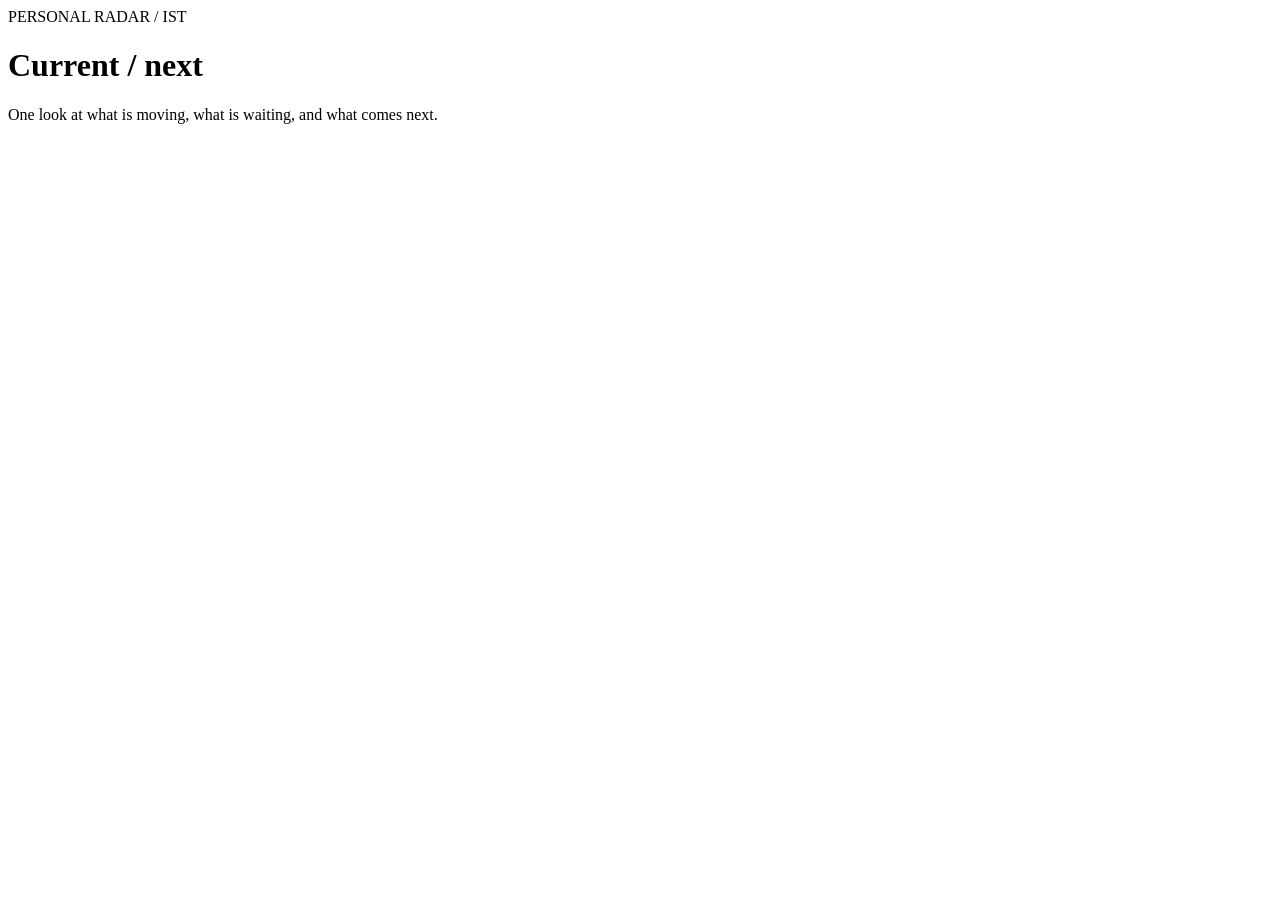
==== index.html @ 4cfdc519 "Add initial HTML structure for the project" ====
<!doctype html>
<html lang="en"><head><meta charset="utf-8"><meta name="viewport" content="width=device-width, initial-scale=1"><meta name="theme-color" content="#10151a"><meta name="description" content="A quick view of current work and next moves."><title>Current / next</title><link rel="stylesheet" href="styles.css"></head>
<body><div class="shell"><header><div class="eyebrow"><span class="signal"></span> PERSONAL RADAR <span class="slash">/</span> IST</div><h1 id="title">Current / next</h1><p class="sub">One look at what is moving, what is waiting, and what comes next.</p><p class="fresh" id="fresh"></p></header><main><section class="focus" id="focus" aria-label="Top priority"></section><div id="groups"></div></main><footer id="footer"></footer></div><script src="app.js" defer></script></body></html>
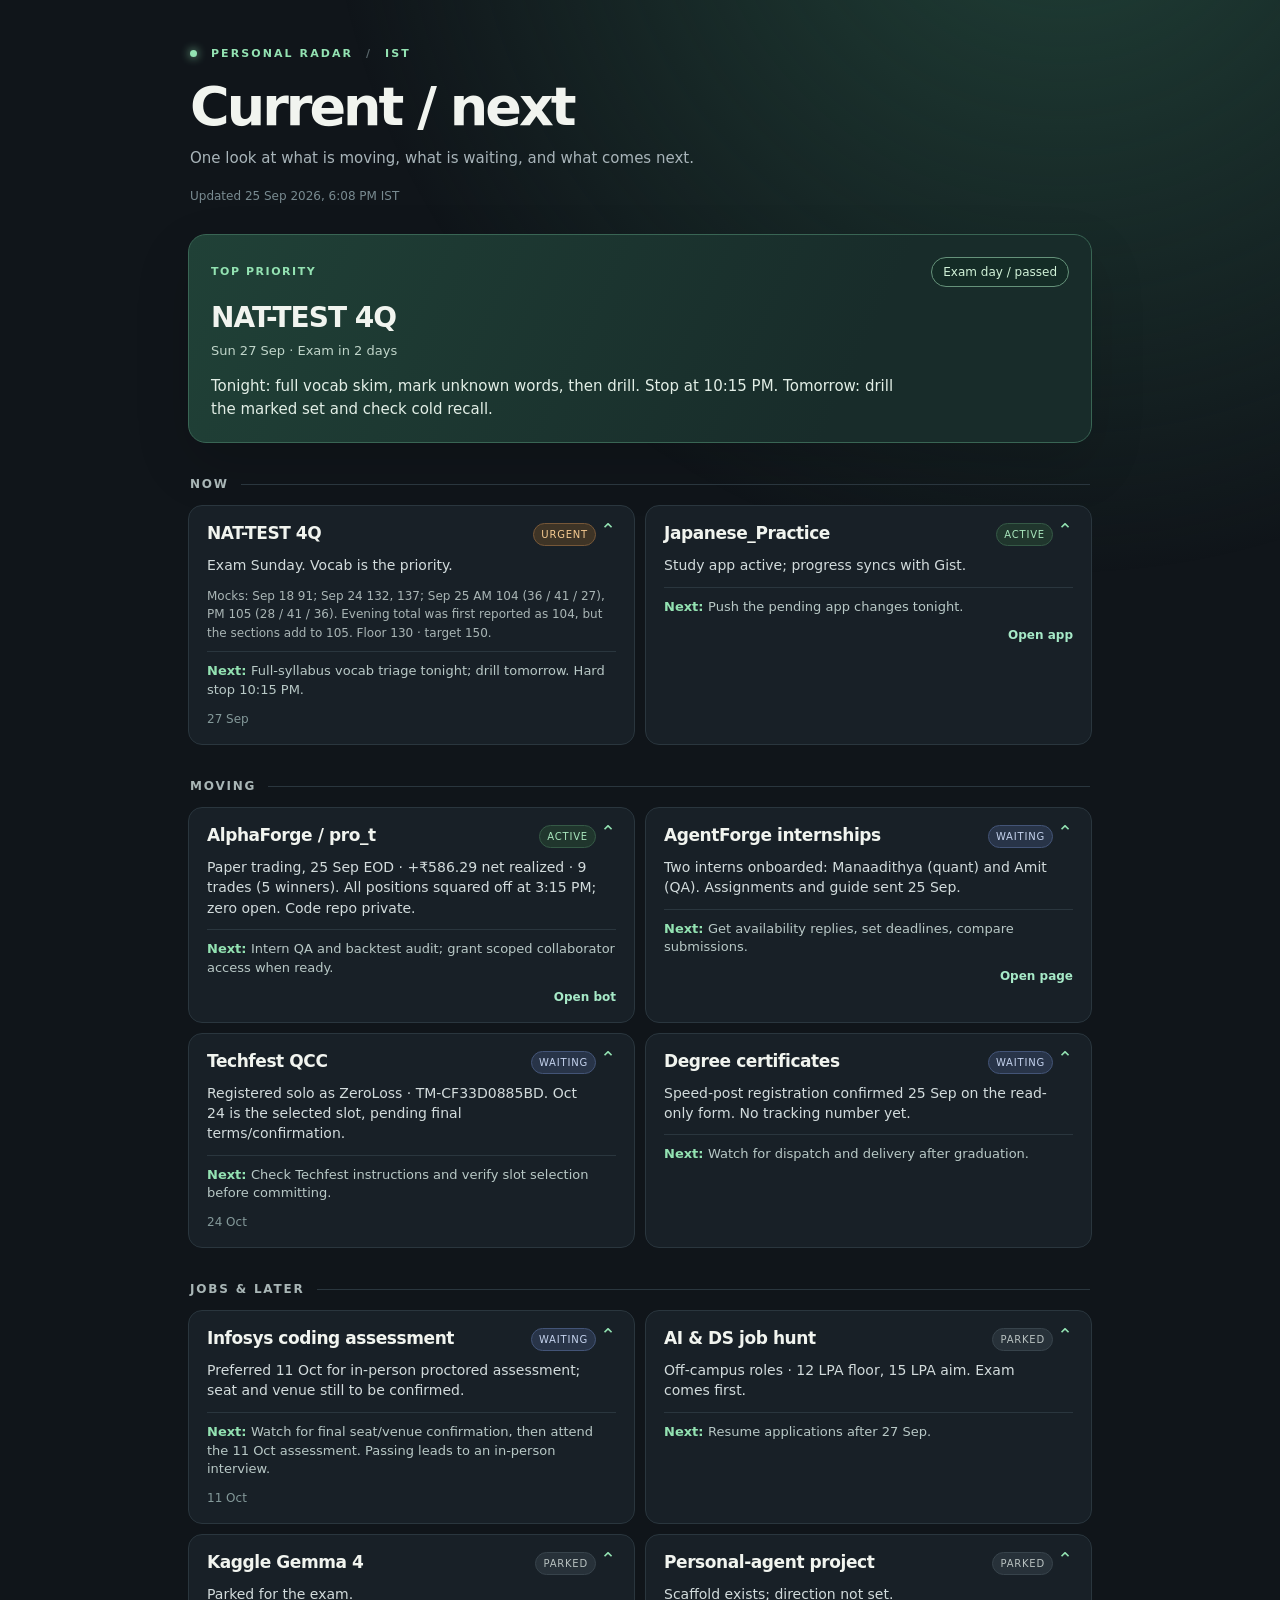
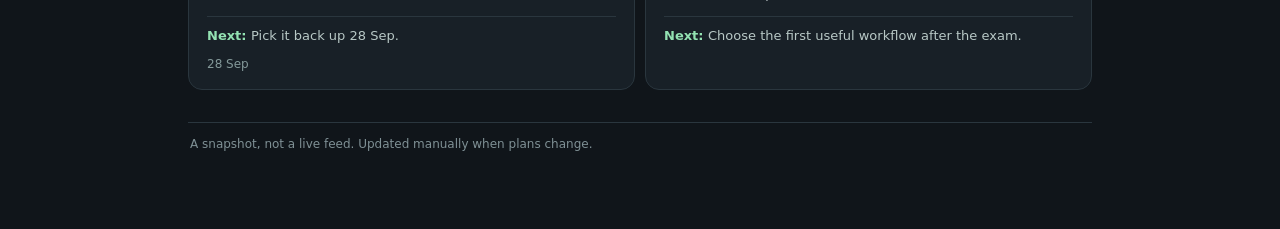
==== commit 34f470eb: "Update index.html" ====
--- a/index.html
+++ b/index.html
@@ -1,3 +1,3 @@
 <!doctype html>
 <html lang="en"><head><meta charset="utf-8"><meta name="viewport" content="width=device-width, initial-scale=1"><meta name="theme-color" content="#10151a"><meta name="description" content="A quick view of current work and next moves."><title>Current / next</title><link rel="stylesheet" href="styles.css"></head>
-<body><div class="shell"><header><div class="eyebrow"><span class="signal"></span> PERSONAL RADAR <span class="slash">/</span> IST</div><h1 id="title">Current / next</h1><p class="sub">One look at what is moving, what is waiting, and what comes next.</p><p class="fresh" id="fresh"></p></header><main><section class="focus" id="focus" aria-label="Top priority"></section><div id="groups"></div></main><footer id="footer"></footer></div><script src="app.js" defer></script></body></html>
+<body><div class="shell"><header><div class="eyebrow"><span class="signal"></span> PERSONAL RADAR <span class="slash">/</span> IST</div><h1 id="title">Current / next</h1><p class="sub">One look at what is moving, what is waiting, and what comes next.</p><p class="fresh" id="fresh"></p></header><main><section class="today" id="today" aria-label="My Day" hidden></section><section class="focus" id="focus" aria-label="Top priority"></section><div id="groups"></div></main><footer id="footer"></footer></div><script src="app.js" defer></script></body></html>
--- a/styles.css
+++ b/styles.css
@@ -0,0 +1,3 @@
+:root{color-scheme:dark;--bg:#10151a;--surface:#182027;--line:#2a363e;--ink:#f1f4ef;--muted:#a8b4b9;--accent:#93e2b2;--amber:#f8c981}*{box-sizing:border-box}html{scroll-behavior:smooth}body{margin:0;background:var(--bg);color:var(--ink);font:15px/1.5 system-ui,-apple-system,BlinkMacSystemFont,"Segoe UI",sans-serif}body:before{content:"";position:fixed;z-index:-1;inset:0;background:radial-gradient(ellipse at 83% -18%,#214238 0,transparent 49%)}.shell{max-width:940px;margin:0 auto;padding:32px 18px 64px}header{padding:14px 2px 25px}.eyebrow{font-size:11px;letter-spacing:.19em;color:var(--accent);font-weight:700}.signal{display:inline-block;width:7px;height:7px;border-radius:100%;background:var(--accent);box-shadow:0 0 10px var(--accent);margin-right:8px}.slash{color:#59666b;margin:0 7px}h1{font-size:clamp(34px,7vw,54px);letter-spacing:-.055em;line-height:1.07;margin:15px 0 12px;font-weight:720}.sub{margin:0;color:var(--muted);max-width:560px}.fresh{color:#798b91;font-size:12px;margin:17px 0 0}.focus{background:linear-gradient(115deg,#204137,#182c2a 73%);border:1px solid #396554;border-radius:18px;padding:22px;margin:4px 0 32px;box-shadow:0 22px 55px #0002}.focus-top{display:flex;align-items:center;justify-content:space-between;gap:12px}.focus-label{color:var(--accent);text-transform:uppercase;letter-spacing:.14em;font-weight:750;font-size:11px}.count{font-variant-numeric:tabular-nums;border:1px solid #65927a;background:#142c26;border-radius:100px;padding:5px 11px;font-size:12px;color:#d1f2d8;white-space:nowrap}.focus h2{font-size:28px;letter-spacing:-.035em;margin:10px 0 2px}.focus .date{font-size:13px;color:#c0d5ca;margin:0 0 15px}.focus p:last-child{margin-bottom:0;color:#e2eee6;max-width:710px}.group{margin-bottom:32px}.group-head{display:flex;align-items:center;gap:12px;margin:0 2px 12px}.group-head h2{font-size:12px;color:#a9b6b6;letter-spacing:.15em;text-transform:uppercase;margin:0;white-space:nowrap}.group-head:after{content:"";height:1px;background:var(--line);flex:1}.grid{display:grid;grid-template-columns:repeat(2,minmax(0,1fr));gap:10px}.item{min-width:0;background:var(--surface);border:1px solid var(--line);border-radius:14px;padding:17px 18px 16px;display:flex;flex-direction:column;gap:9px}.item-head{display:flex;align-items:flex-start;justify-content:space-between;gap:10px}.item h3{font-size:17px;line-height:1.25;letter-spacing:-.025em;margin:0}.pill{font-size:10px;text-transform:uppercase;letter-spacing:.08em;white-space:nowrap;color:#b8c1c0;background:#273139;border:1px solid #37434b;border-radius:50px;padding:3px 7px}.pill.active{color:#a8e6bd;background:#20362d;border-color:#355946}.pill.urgent{color:#f6cb92;background:#3e3426;border-color:#765738}.pill.waiting{color:#c5d3ee;background:#283448;border-color:#435477}.status{color:#d2dbdc;margin:0;font-size:14px;line-height:1.45}.detail{font-size:12px;color:#a9b5b5;line-height:1.55;margin:0}.next{border-top:1px solid var(--line);margin:auto 0 0;padding-top:10px;color:#b8c8c6;font-size:13px;line-height:1.45}.next strong{color:var(--accent);font-weight:700}.item-meta{display:flex;justify-content:space-between;align-items:center;min-height:18px;font-size:12px;color:#84999a}.item-meta a{color:#a6e9c7;text-decoration:none;font-weight:650}.item-meta a:hover{text-decoration:underline}.item-meta a:focus-visible{outline:2px solid var(--accent);outline-offset:4px}footer{padding:12px 2px;border-top:1px solid var(--line);color:#7f9095;font-size:12px}@media(max-width:660px){.shell{padding:24px 15px 48px}.focus{padding:19px}.grid{grid-template-columns:1fr}.item{padding:16px}.focus h2{font-size:25px}.focus-top{align-items:flex-start}}@media(prefers-reduced-motion:reduce){html{scroll-behavior:auto}}
+/* Native, keyboard-accessible card disclosure. The priority stays visible. */
+details.item{display:block}summary.item-summary{display:block;cursor:pointer;list-style:none;position:relative;padding-right:18px}summary.item-summary::-webkit-details-marker{display:none}summary.item-summary:after{content:"⌄";position:absolute;right:0;top:-3px;color:var(--accent);font-size:19px;line-height:1;transition:transform .2s}details[open]>summary.item-summary:after{transform:rotate(180deg)}summary.item-summary:focus-visible{outline:2px solid var(--accent);outline-offset:5px;border-radius:5px}.item-summary .status{margin:9px 0 0}.item-content{margin-top:11px}.item-content .next{margin:0}.item-content .detail{margin:0 0 9px}.item-content .item-meta{margin-top:10px}.item:not([open]) .item-summary .status{display:-webkit-box;-webkit-line-clamp:1;-webkit-box-orient:vertical;overflow:hidden}.item:not([open]){min-height:0}.item-head{padding-right:2px}@media(prefers-reduced-motion:reduce){summary.item-summary:after{transition:none}}
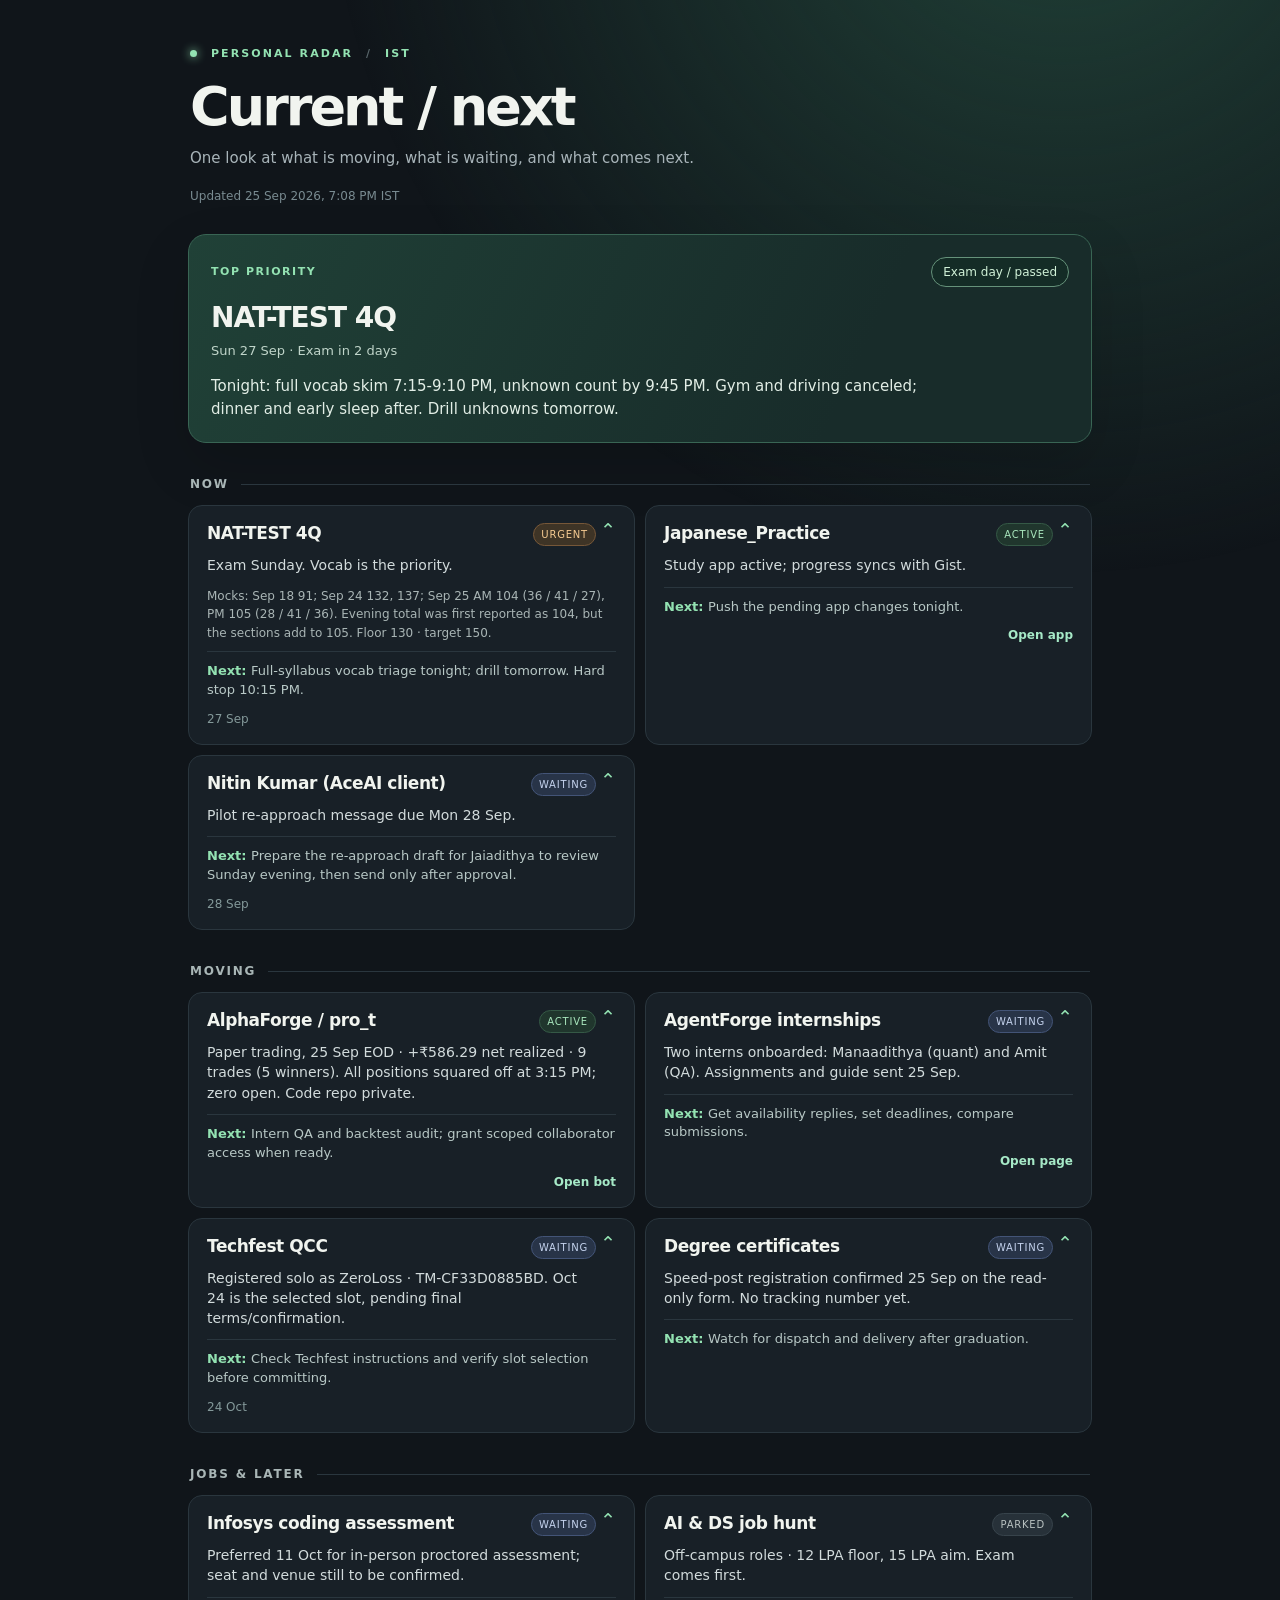
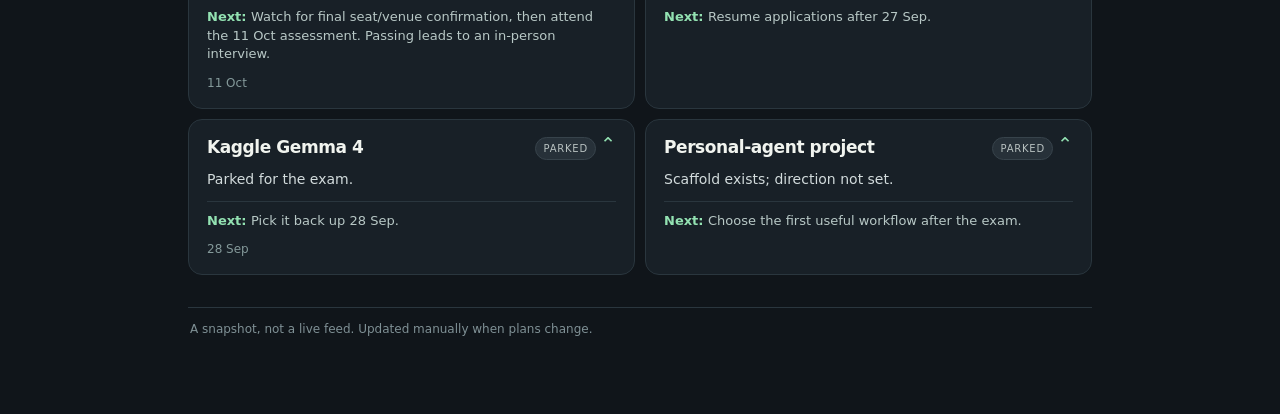
==== commit c921bcb8: "Add PIN-protected My Day editor and dated archive" ====
--- a/index.html
+++ b/index.html
@@ -1,3 +1,3 @@
 <!doctype html>
 <html lang="en"><head><meta charset="utf-8"><meta name="viewport" content="width=device-width, initial-scale=1"><meta name="theme-color" content="#10151a"><meta name="description" content="A quick view of current work and next moves."><title>Current / next</title><link rel="stylesheet" href="styles.css"></head>
-<body><div class="shell"><header><div class="eyebrow"><span class="signal"></span> PERSONAL RADAR <span class="slash">/</span> IST</div><h1 id="title">Current / next</h1><p class="sub">One look at what is moving, what is waiting, and what comes next.</p><p class="fresh" id="fresh"></p></header><main><section class="today" id="today" aria-label="My Day" hidden></section><section class="focus" id="focus" aria-label="Top priority"></section><div id="groups"></div></main><footer id="footer"></footer></div><script src="app.js" defer></script></body></html>
+<body><div class="shell"><header><div class="eyebrow"><span class="signal"></span> PERSONAL RADAR <span class="slash">/</span> IST</div><h1 id="title">Current / next</h1><p class="sub">One look at what is moving, what is waiting, and what comes next.</p><p class="fresh" id="fresh"></p></header><main><section class="today" id="today" aria-label="My Day" hidden></section><section class="archive" id="archive" aria-label="Past days" hidden></section><section class="focus" id="focus" aria-label="Top priority"></section><div id="groups"></div></main><footer id="footer"></footer></div><script src="app.js" defer></script></body></html>
--- a/styles.css
+++ b/styles.css
@@ -1,3 +1,7 @@
 :root{color-scheme:dark;--bg:#10151a;--surface:#182027;--line:#2a363e;--ink:#f1f4ef;--muted:#a8b4b9;--accent:#93e2b2;--amber:#f8c981}*{box-sizing:border-box}html{scroll-behavior:smooth}body{margin:0;background:var(--bg);color:var(--ink);font:15px/1.5 system-ui,-apple-system,BlinkMacSystemFont,"Segoe UI",sans-serif}body:before{content:"";position:fixed;z-index:-1;inset:0;background:radial-gradient(ellipse at 83% -18%,#214238 0,transparent 49%)}.shell{max-width:940px;margin:0 auto;padding:32px 18px 64px}header{padding:14px 2px 25px}.eyebrow{font-size:11px;letter-spacing:.19em;color:var(--accent);font-weight:700}.signal{display:inline-block;width:7px;height:7px;border-radius:100%;background:var(--accent);box-shadow:0 0 10px var(--accent);margin-right:8px}.slash{color:#59666b;margin:0 7px}h1{font-size:clamp(34px,7vw,54px);letter-spacing:-.055em;line-height:1.07;margin:15px 0 12px;font-weight:720}.sub{margin:0;color:var(--muted);max-width:560px}.fresh{color:#798b91;font-size:12px;margin:17px 0 0}.focus{background:linear-gradient(115deg,#204137,#182c2a 73%);border:1px solid #396554;border-radius:18px;padding:22px;margin:4px 0 32px;box-shadow:0 22px 55px #0002}.focus-top{display:flex;align-items:center;justify-content:space-between;gap:12px}.focus-label{color:var(--accent);text-transform:uppercase;letter-spacing:.14em;font-weight:750;font-size:11px}.count{font-variant-numeric:tabular-nums;border:1px solid #65927a;background:#142c26;border-radius:100px;padding:5px 11px;font-size:12px;color:#d1f2d8;white-space:nowrap}.focus h2{font-size:28px;letter-spacing:-.035em;margin:10px 0 2px}.focus .date{font-size:13px;color:#c0d5ca;margin:0 0 15px}.focus p:last-child{margin-bottom:0;color:#e2eee6;max-width:710px}.group{margin-bottom:32px}.group-head{display:flex;align-items:center;gap:12px;margin:0 2px 12px}.group-head h2{font-size:12px;color:#a9b6b6;letter-spacing:.15em;text-transform:uppercase;margin:0;white-space:nowrap}.group-head:after{content:"";height:1px;background:var(--line);flex:1}.grid{display:grid;grid-template-columns:repeat(2,minmax(0,1fr));gap:10px}.item{min-width:0;background:var(--surface);border:1px solid var(--line);border-radius:14px;padding:17px 18px 16px;display:flex;flex-direction:column;gap:9px}.item-head{display:flex;align-items:flex-start;justify-content:space-between;gap:10px}.item h3{font-size:17px;line-height:1.25;letter-spacing:-.025em;margin:0}.pill{font-size:10px;text-transform:uppercase;letter-spacing:.08em;white-space:nowrap;color:#b8c1c0;background:#273139;border:1px solid #37434b;border-radius:50px;padding:3px 7px}.pill.active{color:#a8e6bd;background:#20362d;border-color:#355946}.pill.urgent{color:#f6cb92;background:#3e3426;border-color:#765738}.pill.waiting{color:#c5d3ee;background:#283448;border-color:#435477}.status{color:#d2dbdc;margin:0;font-size:14px;line-height:1.45}.detail{font-size:12px;color:#a9b5b5;line-height:1.55;margin:0}.next{border-top:1px solid var(--line);margin:auto 0 0;padding-top:10px;color:#b8c8c6;font-size:13px;line-height:1.45}.next strong{color:var(--accent);font-weight:700}.item-meta{display:flex;justify-content:space-between;align-items:center;min-height:18px;font-size:12px;color:#84999a}.item-meta a{color:#a6e9c7;text-decoration:none;font-weight:650}.item-meta a:hover{text-decoration:underline}.item-meta a:focus-visible{outline:2px solid var(--accent);outline-offset:4px}footer{padding:12px 2px;border-top:1px solid var(--line);color:#7f9095;font-size:12px}@media(max-width:660px){.shell{padding:24px 15px 48px}.focus{padding:19px}.grid{grid-template-columns:1fr}.item{padding:16px}.focus h2{font-size:25px}.focus-top{align-items:flex-start}}@media(prefers-reduced-motion:reduce){html{scroll-behavior:auto}}
 /* Native, keyboard-accessible card disclosure. The priority stays visible. */
 details.item{display:block}summary.item-summary{display:block;cursor:pointer;list-style:none;position:relative;padding-right:18px}summary.item-summary::-webkit-details-marker{display:none}summary.item-summary:after{content:"⌄";position:absolute;right:0;top:-3px;color:var(--accent);font-size:19px;line-height:1;transition:transform .2s}details[open]>summary.item-summary:after{transform:rotate(180deg)}summary.item-summary:focus-visible{outline:2px solid var(--accent);outline-offset:5px;border-radius:5px}.item-summary .status{margin:9px 0 0}.item-content{margin-top:11px}.item-content .next{margin:0}.item-content .detail{margin:0 0 9px}.item-content .item-meta{margin-top:10px}.item:not([open]) .item-summary .status{display:-webkit-box;-webkit-line-clamp:1;-webkit-box-orient:vertical;overflow:hidden}.item:not([open]){min-height:0}.item-head{padding-right:2px}@media(prefers-reduced-motion:reduce){summary.item-summary:after{transition:none}}
+.today[hidden]{display:none}.today{background:#1d262c;border:1px solid #456354;border-radius:18px;padding:19px;margin:4px 0 18px}.today-head{display:flex;align-items:center;justify-content:space-between;gap:12px}.today-date{font-size:12px;color:#aec0b9}.today-note{color:#c2cfc9;margin:8px 0 13px;font-size:13px}.today-list{display:grid;gap:8px}.day-item{background:#172027;border:1px solid #33443e;border-radius:10px;padding:12px 13px}.day-summary{cursor:pointer;list-style:none}.day-summary::-webkit-details-marker{display:none}.day-summary:focus-visible{outline:2px solid var(--accent);outline-offset:4px;border-radius:4px}.day-title{display:flex;align-items:center;justify-content:space-between;gap:10px}.day-title:after{content:"⌄";color:#98aa9f;font-size:18px;line-height:1}.day-item[open] .day-title:after{transform:rotate(180deg)}.day-label{font-size:15px;font-weight:650;line-height:1.3;flex:1}.day-status{font-size:10px;letter-spacing:.08em;text-transform:uppercase;border-radius:20px;padding:3px 7px;background:#303943;color:#bac6cc}.day-status.done{background:#214631;color:#a7eec1}.day-status.in_progress{background:#493b22;color:#ffdb9d}.day-status.missed{background:#512b31;color:#ffb7bf}.day-status.partial{background:#343e53;color:#c8d8ff}.day-window{font-size:12px;color:#9daea8}.day-body{padding-top:10px}.day-body p{margin:0 0 7px;font-size:13px;line-height:1.45}.day-target{color:#d8e2dc}.day-progress{color:#aebfb8}.impacts{border-top:1px solid #33443e;padding-top:9px}.impact-done{color:#addfbc}.impact-skipped{color:#f0b3aa}.impacts strong{font-weight:700}.day-item:not([open]) .day-summary{min-height:38px}
+.today .today-date{margin:7px 0 0}.today .today-note{margin-top:2px}.today-count{font-size:11px}
+
+.day-meter{height:7px;border-radius:8px;background:#31413c;overflow:hidden;margin:13px 0 5px}.meter-fill{display:block;height:100%;background:var(--accent);transition:width .2s}.day-score{font-size:12px;color:#bfddc8;margin:0 0 14px}.day-controls{display:flex;gap:7px;flex-wrap:wrap;margin-top:13px}.day-action,.add-task button,.archive-toggle{font:inherit;color:#d1efdb;border:1px solid #507860;background:#20372f;border-radius:8px;padding:7px 12px;cursor:pointer}.day-action:disabled{opacity:.55;cursor:default}.day-action:focus-visible,.add-task button:focus-visible,.archive-toggle:focus-visible{outline:2px solid var(--accent);outline-offset:3px}.add-task{display:flex;gap:8px;margin-top:15px}.add-task input{min-width:0;flex:1;background:#121b20;color:var(--ink);border:1px solid #496353;border-radius:8px;padding:10px;font:inherit}.day-tools{display:flex;align-items:center;justify-content:space-between;gap:12px;margin-top:10px}.edit-message{font-size:11px;color:#9db3aa;margin:0}.archive[hidden]{display:none}.archive{background:#192329;border:1px solid var(--line);border-radius:14px;padding:16px 19px;margin-bottom:18px}.archive h2{font-size:15px;margin:0 0 9px}.archive-day{border-top:1px solid var(--line);padding:7px 0}.archive-day summary{cursor:pointer;color:#c7dfcf}.archive-day p{font-size:12px;color:#adbfb5;margin:4px 0 0 12px}.archive-empty{color:var(--muted);font-size:12px}@media(max-width:440px){.day-tools{align-items:flex-start;flex-direction:column}.day-action{min-height:38px}}
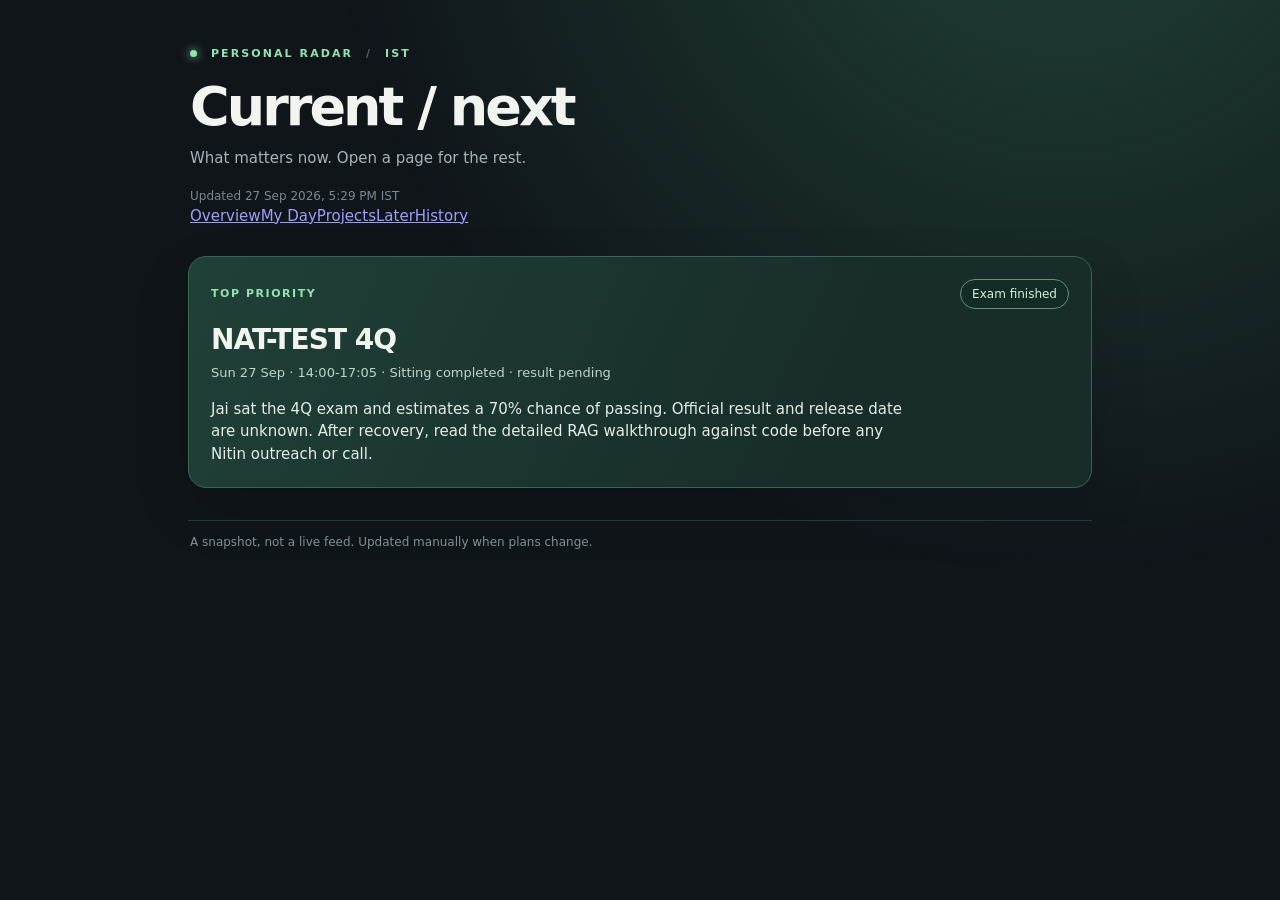
==== commit 12a12ff5: "Add multi-page Northstar shell" ====
--- a/index.html
+++ b/index.html
@@ -1,3 +1,3 @@
 <!doctype html>
 <html lang="en"><head><meta charset="utf-8"><meta name="viewport" content="width=device-width, initial-scale=1"><meta name="theme-color" content="#10151a"><meta name="description" content="A quick view of current work and next moves."><title>Current / next</title><link rel="stylesheet" href="styles.css"></head>
-<body><div class="shell"><header><div class="eyebrow"><span class="signal"></span> PERSONAL RADAR <span class="slash">/</span> IST</div><h1 id="title">Current / next</h1><p class="sub">One look at what is moving, what is waiting, and what comes next.</p><p class="fresh" id="fresh"></p></header><main><section class="today" id="today" aria-label="My Day" hidden></section><section class="archive" id="archive" aria-label="Past days" hidden></section><section class="focus" id="focus" aria-label="Top priority"></section><div id="groups"></div></main><footer id="footer"></footer></div><script src="app.js" defer></script></body></html>
+<body><div class="shell"><header><div class="eyebrow"><span class="signal"></span> PERSONAL RADAR <span class="slash">/</span> IST</div><h1 id="title">Current / next</h1><p class="sub">One look at what is moving, what is waiting, and what comes next.</p><p class="fresh" id="fresh"></p><nav id="view-nav" class="view-nav"></nav></header><main><section id="urgency" class="urgency" hidden></section><section id="overview" class="overview" hidden></section><section class="today" id="today" aria-label="My Day" hidden></section><section class="archive" id="archive" aria-label="Past days" hidden></section><section class="focus" id="focus" aria-label="Top priority"></section><div id="groups"></div></main><footer id="footer"></footer></div><script src="app.js" defer></script></body></html>
--- a/styles.css
+++ b/styles.css
@@ -5,3 +5,5 @@
 .today .today-date{margin:7px 0 0}.today .today-note{margin-top:2px}.today-count{font-size:11px}
 
 .day-meter{height:7px;border-radius:8px;background:#31413c;overflow:hidden;margin:13px 0 5px}.meter-fill{display:block;height:100%;background:var(--accent);transition:width .2s}.day-score{font-size:12px;color:#bfddc8;margin:0 0 14px}.day-controls{display:flex;gap:7px;flex-wrap:wrap;margin-top:13px}.day-action,.add-task button,.archive-toggle{font:inherit;color:#d1efdb;border:1px solid #507860;background:#20372f;border-radius:8px;padding:7px 12px;cursor:pointer}.day-action:disabled{opacity:.55;cursor:default}.day-action:focus-visible,.add-task button:focus-visible,.archive-toggle:focus-visible{outline:2px solid var(--accent);outline-offset:3px}.add-task{display:flex;gap:8px;margin-top:15px}.add-task input{min-width:0;flex:1;background:#121b20;color:var(--ink);border:1px solid #496353;border-radius:8px;padding:10px;font:inherit}.day-tools{display:flex;align-items:center;justify-content:space-between;gap:12px;margin-top:10px}.edit-message{font-size:11px;color:#9db3aa;margin:0}.archive[hidden]{display:none}.archive{background:#192329;border:1px solid var(--line);border-radius:14px;padding:16px 19px;margin-bottom:18px}.archive h2{font-size:15px;margin:0 0 9px}.archive-day{border-top:1px solid var(--line);padding:7px 0}.archive-day summary{cursor:pointer;color:#c7dfcf}.archive-day p{font-size:12px;color:#adbfb5;margin:4px 0 0 12px}.archive-empty{color:var(--muted);font-size:12px}@media(max-width:440px){.day-tools{align-items:flex-start;flex-direction:column}.day-action{min-height:38px}}
+
+.day-remove{font:inherit;color:#ffb7bf;border:1px solid #775157;background:#35272d;border-radius:8px;padding:7px 12px;cursor:pointer}.day-remove:focus-visible{outline:2px solid #ffb7bf;outline-offset:3px}
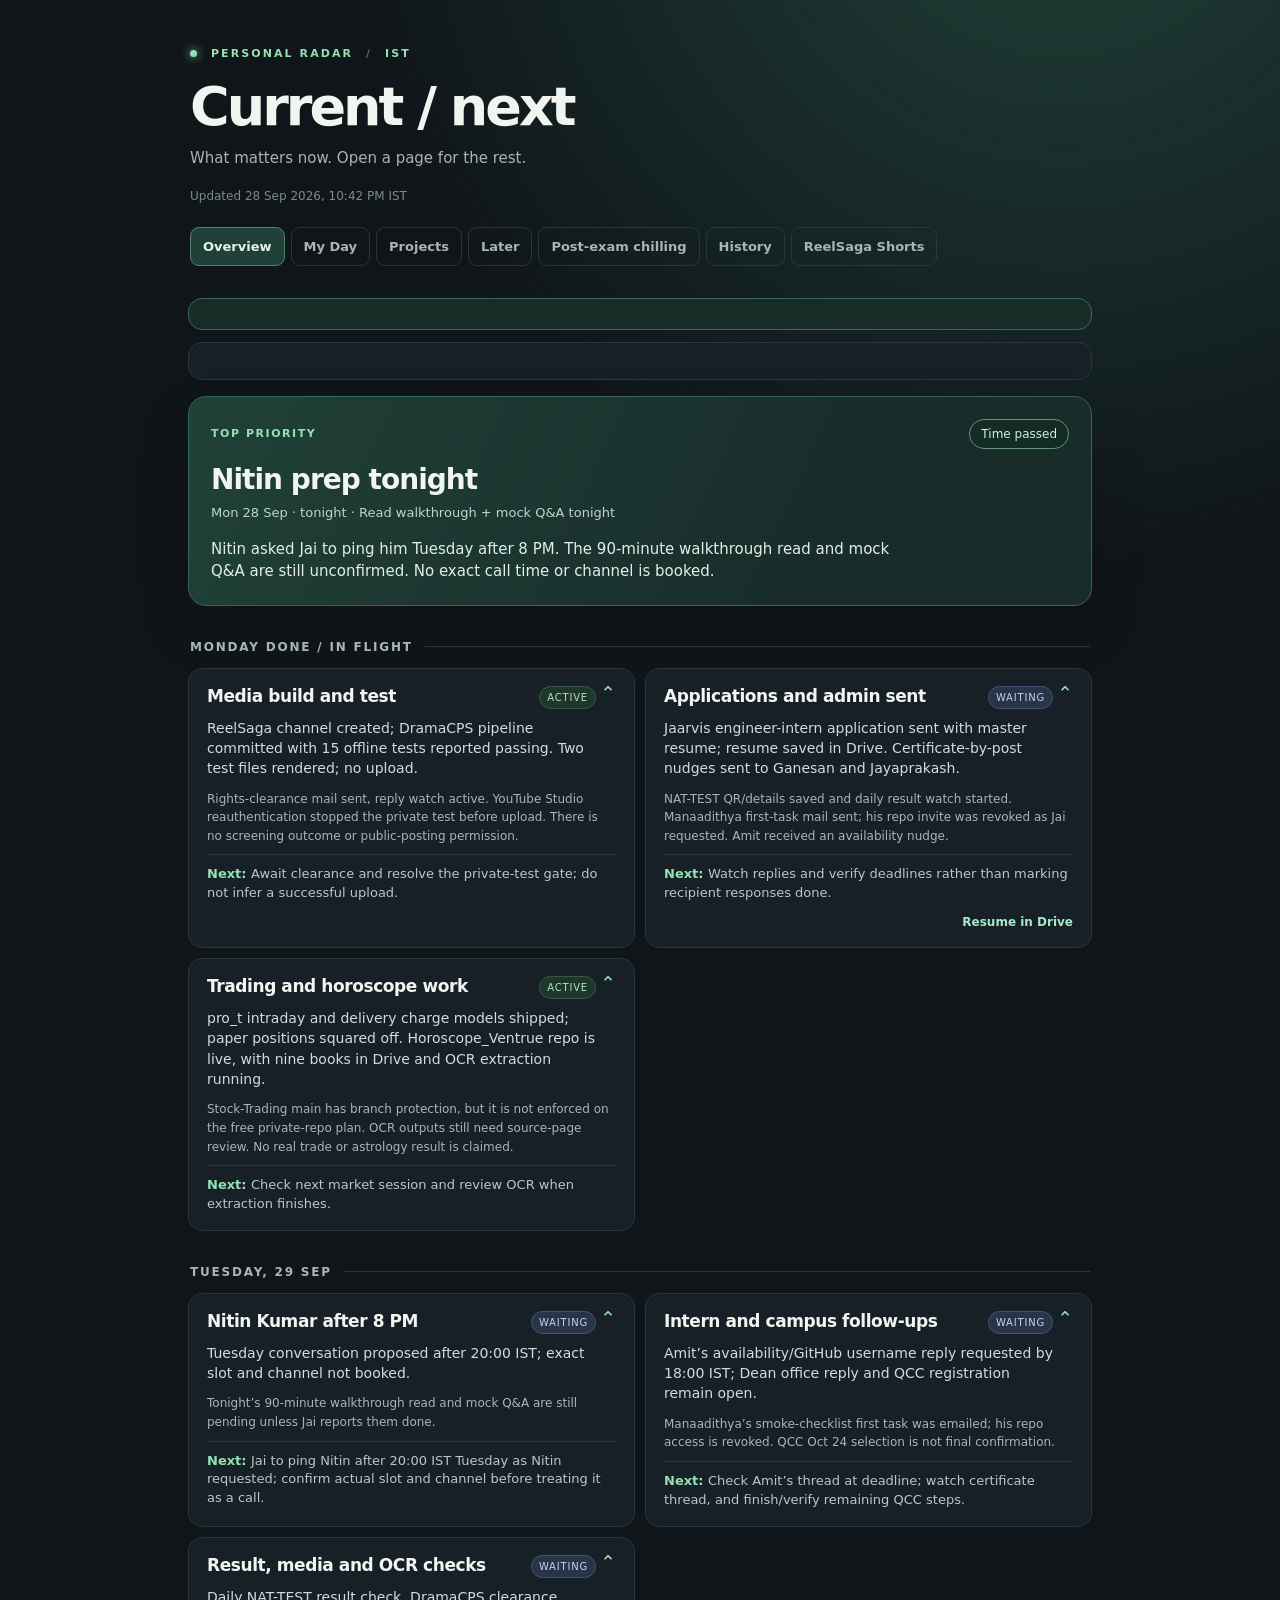
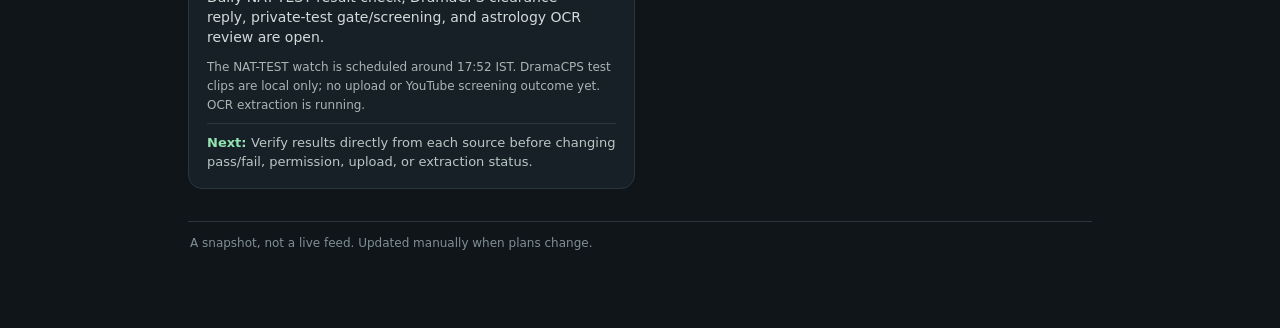
==== commit cf2e2a40: "Add ReelSaga Shorts page section Replaced 'archive' section with 'shorts' section for better content" ====
--- a/index.html
+++ b/index.html
@@ -1,3 +1,3 @@
 <!doctype html>
 <html lang="en"><head><meta charset="utf-8"><meta name="viewport" content="width=device-width, initial-scale=1"><meta name="theme-color" content="#10151a"><meta name="description" content="A quick view of current work and next moves."><title>Current / next</title><link rel="stylesheet" href="styles.css"></head>
-<body><div class="shell"><header><div class="eyebrow"><span class="signal"></span> PERSONAL RADAR <span class="slash">/</span> IST</div><h1 id="title">Current / next</h1><p class="sub">One look at what is moving, what is waiting, and what comes next.</p><p class="fresh" id="fresh"></p><nav id="view-nav" class="view-nav"></nav></header><main><section id="urgency" class="urgency" hidden></section><section id="overview" class="overview" hidden></section><section class="today" id="today" aria-label="My Day" hidden></section><section class="archive" id="archive" aria-label="Past days" hidden></section><section class="focus" id="focus" aria-label="Top priority"></section><div id="groups"></div></main><footer id="footer"></footer></div><script src="app.js" defer></script></body></html>
+<body><div class="shell"><header><div class="eyebrow"><span class="signal"></span> PERSONAL RADAR <span class="slash">/</span> IST</div><h1 id="title">Current / next</h1><p class="sub">One look at what is moving, what is waiting, and what comes next.</p><p class="fresh" id="fresh"></p><nav id="view-nav" class="view-nav"></nav></header><main><section id="urgency" class="urgency" hidden></section><section id="overview" class="overview" hidden></section><section class="today" id="today" aria-label="My Day" hidden></section><section class="archive" id="archive" aria-label="Past days" hidden></section><section class="shorts" id="shorts" aria-label="ReelSaga Shorts" hidden></section><section class="focus" id="focus" aria-label="Top priority"></section><div id="groups"></div></main><footer id="footer"></footer></div><script src="app.js" defer></script></body></html>
--- a/styles.css
+++ b/styles.css
@@ -7,3 +7,5 @@
 .day-meter{height:7px;border-radius:8px;background:#31413c;overflow:hidden;margin:13px 0 5px}.meter-fill{display:block;height:100%;background:var(--accent);transition:width .2s}.day-score{font-size:12px;color:#bfddc8;margin:0 0 14px}.day-controls{display:flex;gap:7px;flex-wrap:wrap;margin-top:13px}.day-action,.add-task button,.archive-toggle{font:inherit;color:#d1efdb;border:1px solid #507860;background:#20372f;border-radius:8px;padding:7px 12px;cursor:pointer}.day-action:disabled{opacity:.55;cursor:default}.day-action:focus-visible,.add-task button:focus-visible,.archive-toggle:focus-visible{outline:2px solid var(--accent);outline-offset:3px}.add-task{display:flex;gap:8px;margin-top:15px}.add-task input{min-width:0;flex:1;background:#121b20;color:var(--ink);border:1px solid #496353;border-radius:8px;padding:10px;font:inherit}.day-tools{display:flex;align-items:center;justify-content:space-between;gap:12px;margin-top:10px}.edit-message{font-size:11px;color:#9db3aa;margin:0}.archive[hidden]{display:none}.archive{background:#192329;border:1px solid var(--line);border-radius:14px;padding:16px 19px;margin-bottom:18px}.archive h2{font-size:15px;margin:0 0 9px}.archive-day{border-top:1px solid var(--line);padding:7px 0}.archive-day summary{cursor:pointer;color:#c7dfcf}.archive-day p{font-size:12px;color:#adbfb5;margin:4px 0 0 12px}.archive-empty{color:var(--muted);font-size:12px}@media(max-width:440px){.day-tools{align-items:flex-start;flex-direction:column}.day-action{min-height:38px}}
 
 .day-remove{font:inherit;color:#ffb7bf;border:1px solid #775157;background:#35272d;border-radius:8px;padding:7px 12px;cursor:pointer}.day-remove:focus-visible{outline:2px solid #ffb7bf;outline-offset:3px}
+
+[hidden]{display:none!important}.view-nav{display:flex;gap:6px;overflow-x:auto;scrollbar-width:thin;margin-top:22px;padding-bottom:5px}.view-link{flex:none;text-decoration:none;color:var(--muted);border:1px solid var(--line);border-radius:9px;padding:9px 12px;font-size:13px;font-weight:650}.view-link[aria-current="page"]{background:#204137;color:#e1f5e9;border-color:#51826c}.view-link:focus-visible,.more-link:focus-visible{outline:2px solid var(--accent);outline-offset:2px}.urgency{border:1px solid #3d6957;background:#172c27;border-radius:14px;padding:15px 18px;margin:2px 0 12px}.urgency-time{font-size:clamp(22px,5vw,32px);font-weight:720;letter-spacing:-.035em;color:#e1f5e9}.urgency-context{font-size:12px;color:#b6c6bf;margin:4px 0 0}.overview{background:var(--surface);border:1px solid var(--line);border-radius:14px;padding:18px;margin:0 0 16px}.overview h2{font-size:17px;margin:0 0 7px}.overview-task{display:flex;justify-content:space-between;gap:14px;border-top:1px solid var(--line);padding:10px 0;font-size:13px}.overview-task span{color:var(--muted);text-align:right}.more-link{color:var(--accent);display:inline-block;margin-top:4px;font-size:13px}.overview .muted{color:var(--muted);font-size:13px}
